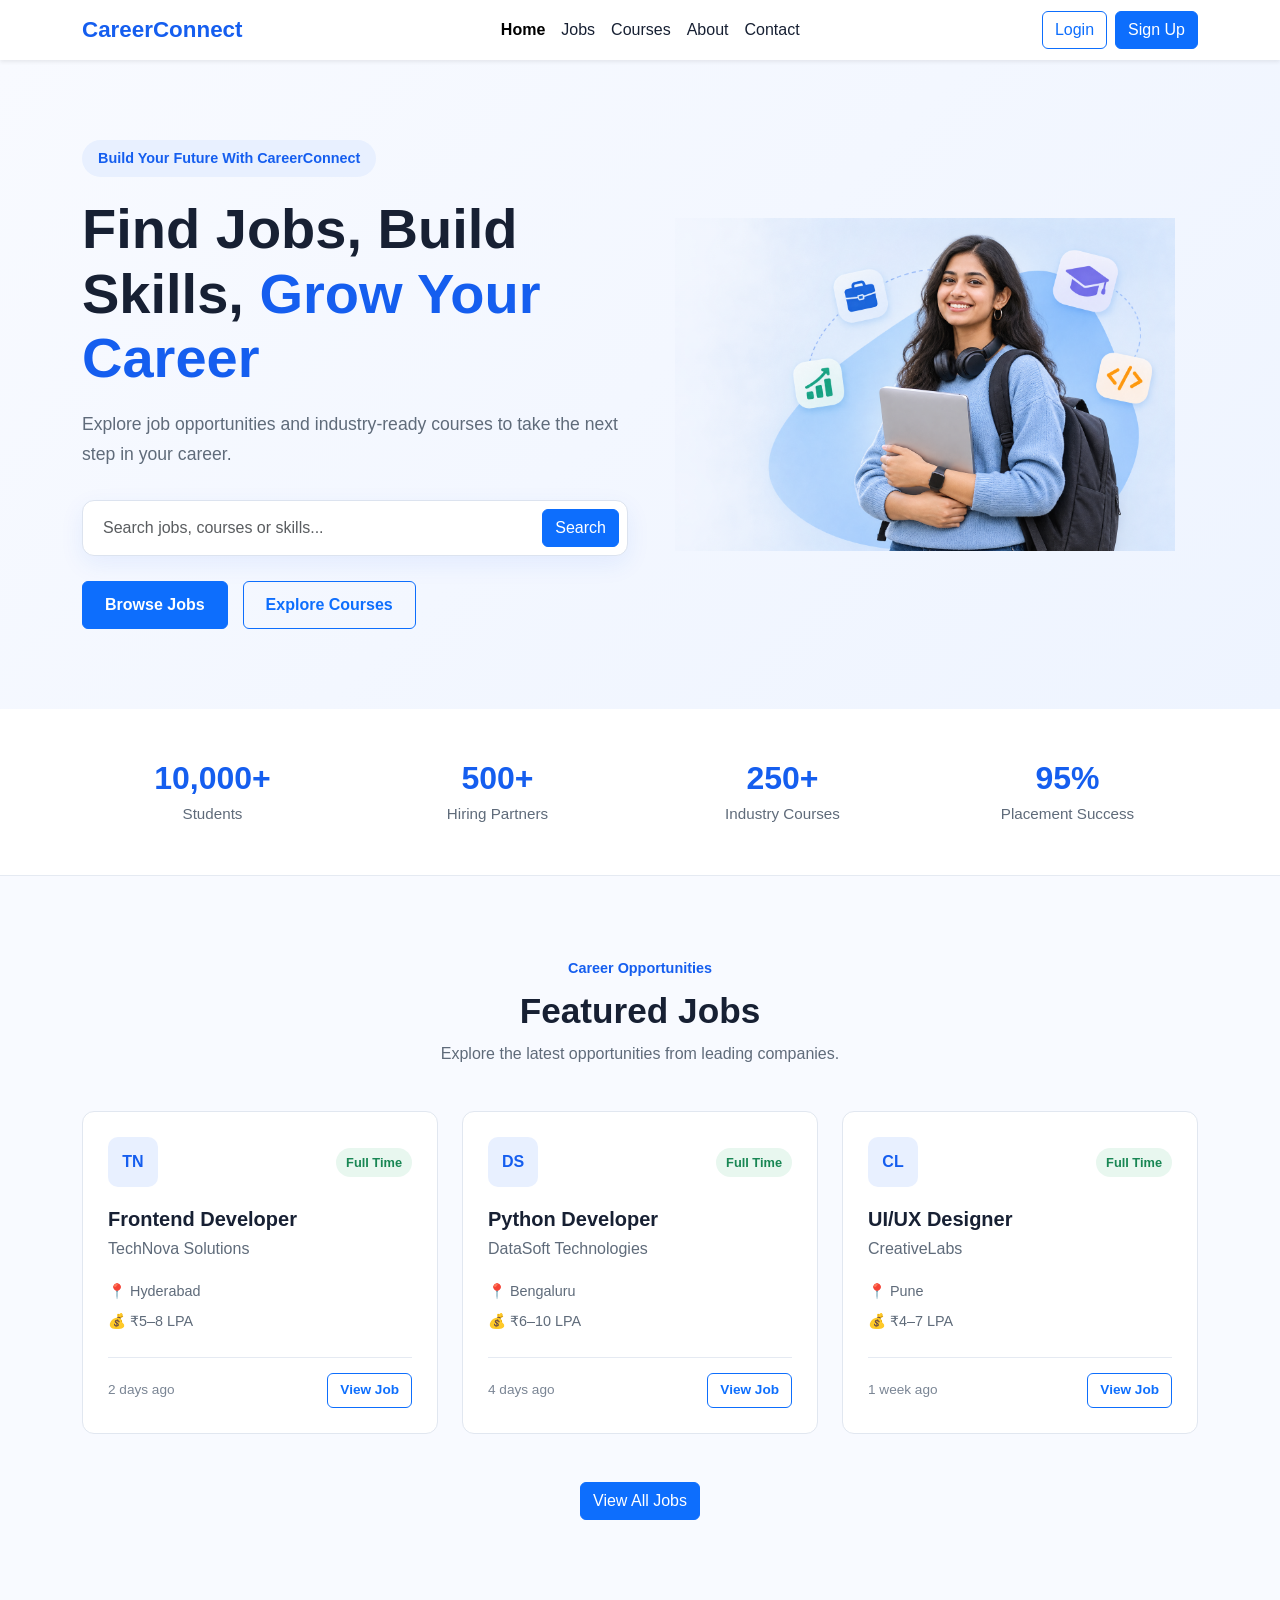
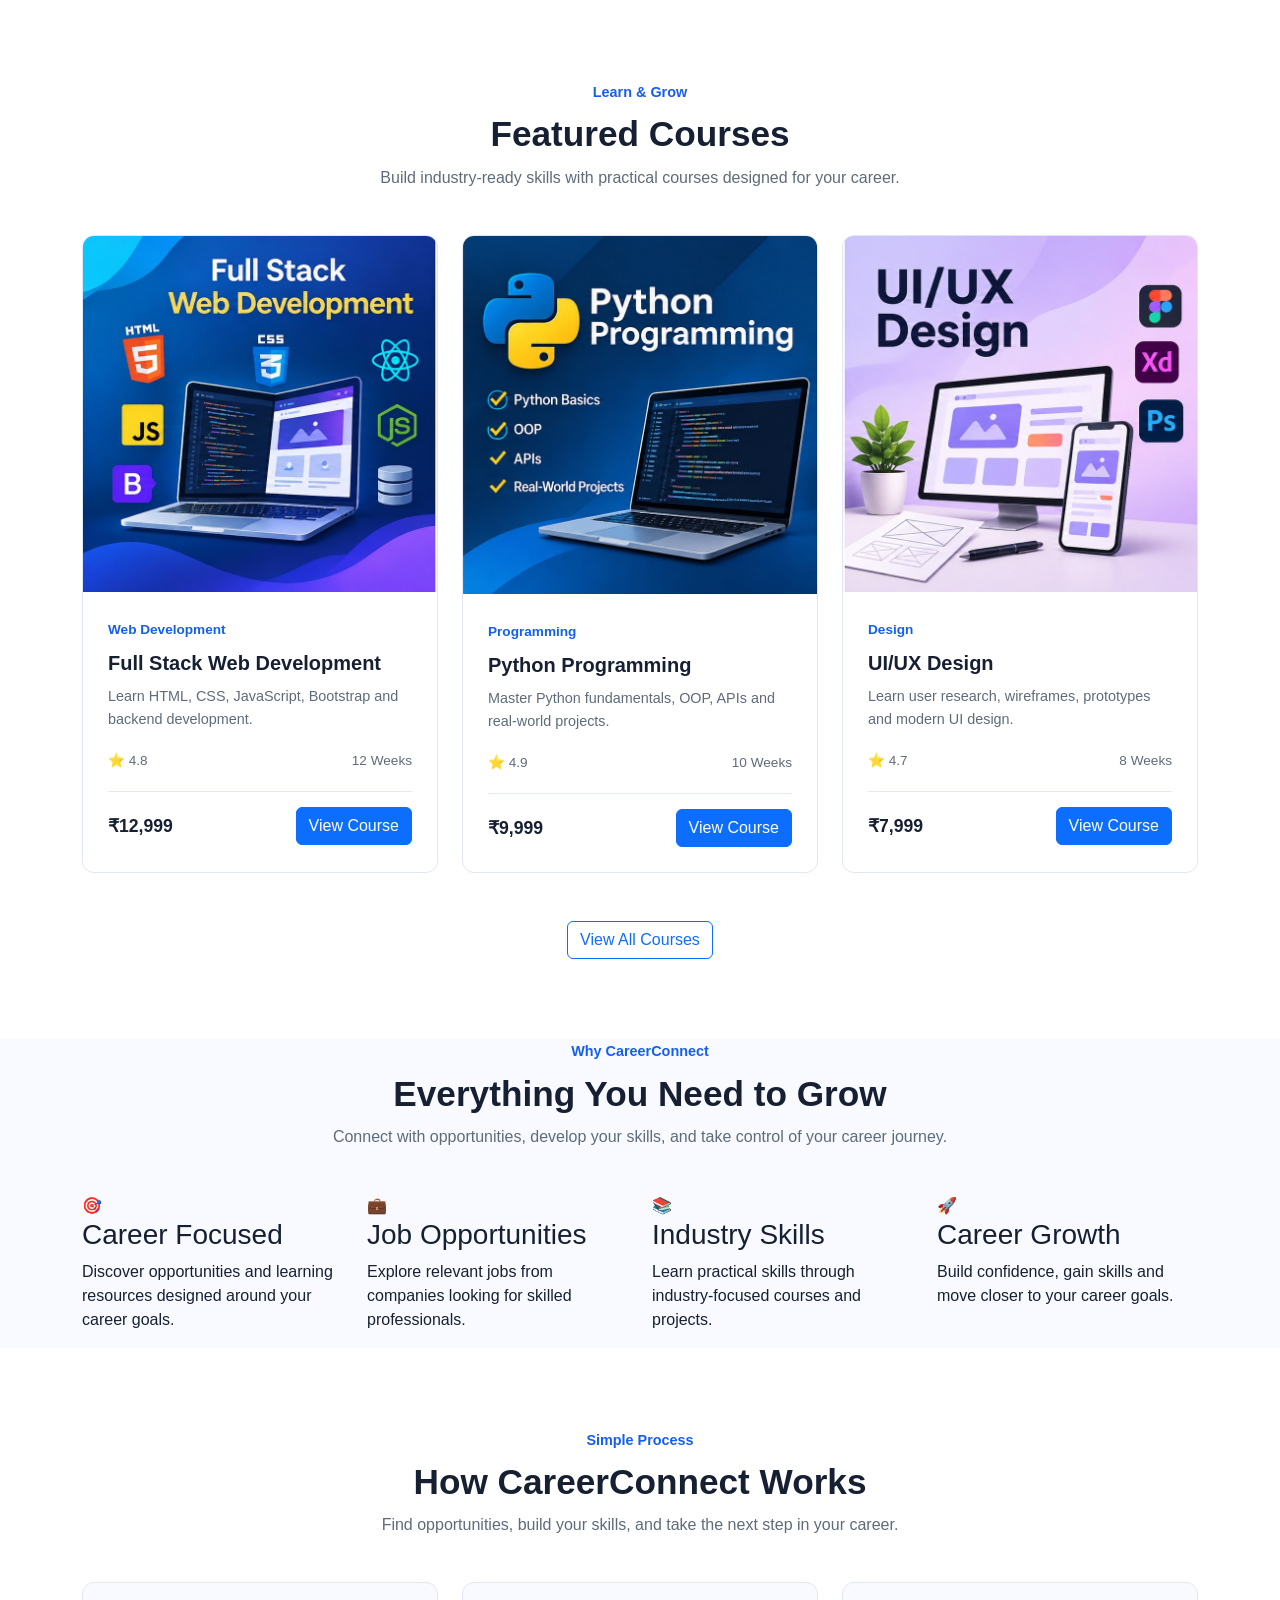
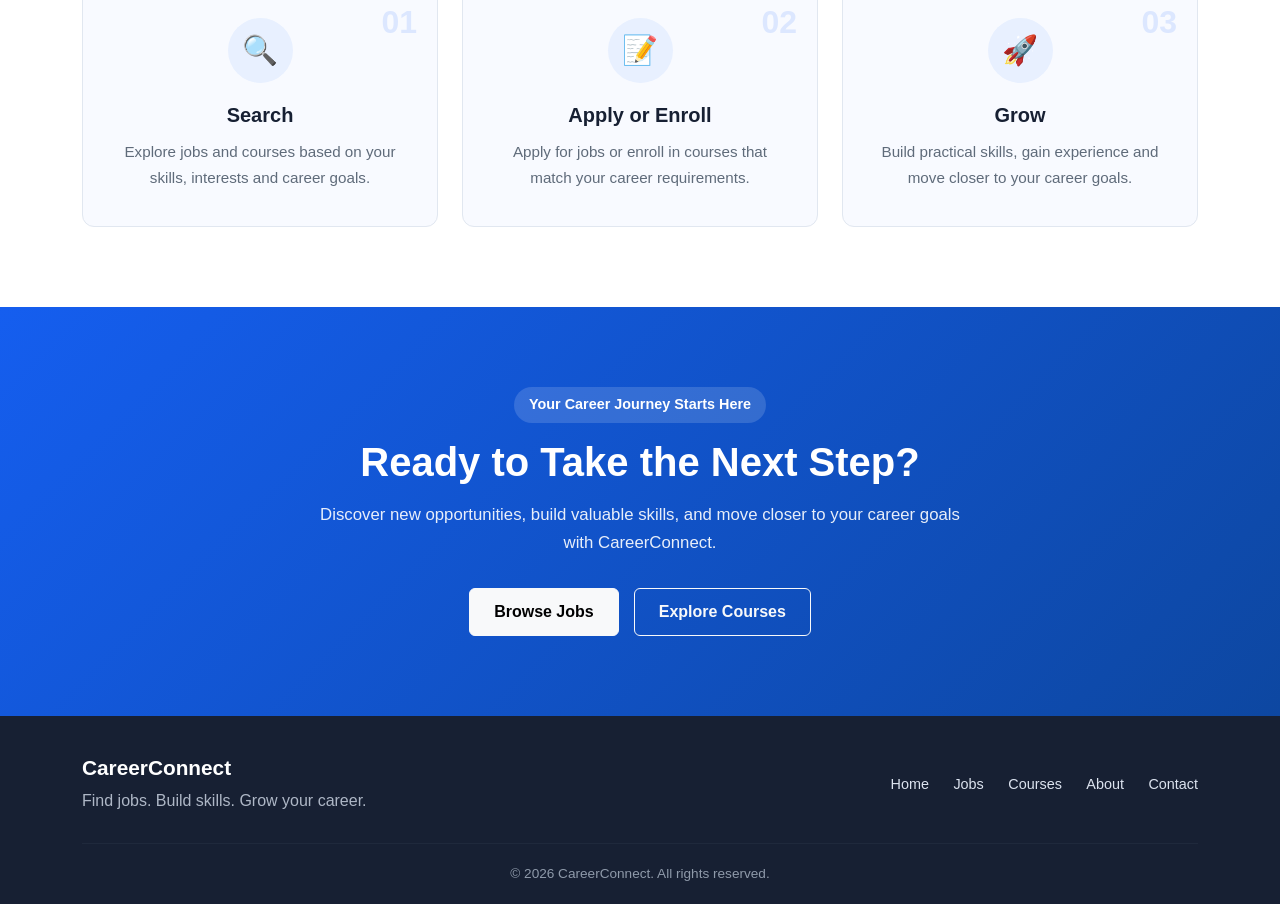
==== index.html @ ea47bbfc "Commit1-EntirePro" ====
<!DOCTYPE html>
<html lang="en">
<head>
    <meta charset="UTF-8">
    <meta name="viewport" content="width=device-width, initial-scale=1.0">
    <title>CareerConnect</title>
    <!-- Bootstrap CSS -->
    <link
        href="https://cdn.jsdelivr.net/npm/bootstrap@5.3.8/dist/css/bootstrap.min.css"
        rel="stylesheet"
    >

    <!-- Our Custom CSS -->
    <link rel="stylesheet" href="css/style.css">
</head>
<body>

    <!-- Navbar starts here -->
    <nav class="navbar navbar-expand-lg bg-white shadow-sm">

    <div class="container">

        <!-- Brand -->
        <a class="navbar-brand fw-bold" href="index.html">
            CareerConnect
        </a>

        <!-- Mobile Toggle -->
        <button
            class="navbar-toggler"
            type="button"
            data-bs-toggle="collapse"
            data-bs-target="#mainNavbar"
            aria-controls="mainNavbar"
            aria-expanded="false"
            aria-label="Toggle navigation"
        >
            <span class="navbar-toggler-icon"></span>
        </button>

        <!-- Navigation -->
        <div class="collapse navbar-collapse" id="mainNavbar">

            <ul class="navbar-nav mx-auto mb-2 mb-lg-0">

                <li class="nav-item">
                    <a class="nav-link active" href="index.html">
                        Home
                    </a>
                </li>

                <li class="nav-item">
                    <a class="nav-link" href="pages/jobs.html">
                        Jobs
                    </a>
                </li>

                <li class="nav-item">
                    <a class="nav-link" href="pages/courses.html">
                        Courses
                    </a>
                </li>

                <li class="nav-item">
                    <a class="nav-link" href="pages/about.html">
                        About
                    </a>
                </li>

                <li class="nav-item">
                    <a class="nav-link" href="pages/contact.html">
                        Contact
                    </a>
                </li>

            </ul>

            <!-- Authentication Buttons -->
            <div class="d-flex gap-2">

                <a href="pages/login.html" class="btn btn-outline-primary">
                    Login
                </a>

                <a href="pages/signup.html" class="btn btn-primary">
                    Sign Up
                </a>

            </div>

        </div>

    </div>

</nav>




<!-- Hero Section begins -->

<section class="hero-section">

    <div class="container">

        <div class="row align-items-center">

            <!-- Hero Content -->
            <div class="col-lg-6">

                <span class="hero-badge">
                    Build Your Future With CareerConnect
                </span>

                <h1 class="hero-title">
                    Find Jobs, Build Skills,
                    <span>Grow Your Career</span>
                </h1>

                <p class="hero-text">
                    Explore job opportunities and industry-ready
                    courses to take the next step in your career.
                </p>


                <!-- Search -->
                <form class="hero-search">

                    <input
                        type="search"
                        class="form-control"
                        placeholder="Search jobs, courses or skills..."
                    >

                    <button type="submit" class="btn btn-primary">
                        Search
                    </button>

                </form>


                <!-- CTA Buttons -->
                <div class="hero-buttons">

                    <a href="pages/jobs.html"
                       class="btn btn-primary">
                        Browse Jobs
                    </a>

                    <a href="pages/courses.html"
                       class="btn btn-outline-primary">
                        Explore Courses
                    </a>

                </div>

            </div>


            <!-- Hero Image -->
            <div class="col-lg-6">

                <div class="hero-image-wrapper">

                    <img
                        src="/assets/Images/hero-student.png"
                        alt="Student exploring career opportunities"
                        class="hero-image"
                    >

                </div>

            </div>

        </div>

    </div>

</section>

<!-- Statistics Section -->

<section class="stats-section">

    <div class="container">

        <div class="row text-center">

            <div class="col-md-3">
                <div class="stat-item">
                    <h2>10,000+</h2>
                    <p>Students</p>
                </div>
            </div>

            <div class="col-md-3">
                <div class="stat-item">
                    <h2>500+</h2>
                    <p>Hiring Partners</p>
                </div>
            </div>

            <div class="col-md-3">
                <div class="stat-item">
                    <h2>250+</h2>
                    <p>Industry Courses</p>
                </div>
            </div>

            <div class="col-md-3">
                <div class="stat-item">
                    <h2>95%</h2>
                    <p>Placement Success</p>
                </div>
            </div>

        </div>

    </div>

</section>

<!-- Featured Jobs Section -->

<section class="featured-jobs">

    <div class="container">

        <!-- Section Heading -->
        <div class="section-heading text-center">

            <span class="section-badge">
                Career Opportunities
            </span>

            <h2>
                Featured Jobs
            </h2>

            <p>
                Explore the latest opportunities from
                leading companies.
            </p>

        </div>


        <!-- Job Cards -->

        <div class="row g-4">

            <!-- Job 1 -->
            <div class="col-lg-4 col-md-6">

                <div class="job-card">

                    <div class="job-card-header">

                        <div class="company-logo">
                            TN
                        </div>

                        <span class="job-type">
                            Full Time
                        </span>

                    </div>

                    <h3>Frontend Developer</h3>

                    <p class="company-name">
                        TechNova Solutions
                    </p>

                    <div class="job-info">

                        <span>📍 Hyderabad</span>

                        <span>💰 ₹5–8 LPA</span>

                    </div>

                    <div class="job-card-footer">

                        <span>2 days ago</span>

                        <a href="pages/job-details.html"
                           class="btn btn-outline-primary">
                            View Job
                        </a>

                    </div>

                </div>

            </div>


            <!-- Job 2 -->
            <div class="col-lg-4 col-md-6">

                <div class="job-card">

                    <div class="job-card-header">

                        <div class="company-logo">
                            DS
                        </div>

                        <span class="job-type">
                            Full Time
                        </span>

                    </div>

                    <h3>Python Developer</h3>

                    <p class="company-name">
                        DataSoft Technologies
                    </p>

                    <div class="job-info">

                        <span>📍 Bengaluru</span>

                        <span>💰 ₹6–10 LPA</span>

                    </div>

                    <div class="job-card-footer">

                        <span>4 days ago</span>

                        <a href="pages/job-details.html"
                           class="btn btn-outline-primary">
                            View Job
                        </a>

                    </div>

                </div>

            </div>


            <!-- Job 3 -->
            <div class="col-lg-4 col-md-6">

                <div class="job-card">

                    <div class="job-card-header">

                        <div class="company-logo">
                            CL
                        </div>

                        <span class="job-type">
                            Full Time
                        </span>

                    </div>

                    <h3>UI/UX Designer</h3>

                    <p class="company-name">
                        CreativeLabs
                    </p>

                    <div class="job-info">

                        <span>📍 Pune</span>

                        <span>💰 ₹4–7 LPA</span>

                    </div>

                    <div class="job-card-footer">

                        <span>1 week ago</span>

                        <a href="pages/job-details.html"
                           class="btn btn-outline-primary">
                            View Job
                        </a>

                    </div>

                </div>

            </div>

        </div>


        <!-- View All Jobs -->

        <div class="text-center mt-5">

            <a href="pages/jobs.html"
               class="btn btn-primary">
                View All Jobs
            </a>

        </div>

    </div>

</section>

<!-- Featured Courses Section -->

<section class="featured-courses">

    <div class="container">

        <!-- Section Heading -->
        <div class="section-heading text-center">

            <span class="section-badge">
                Learn & Grow
            </span>

            <h2>
                Featured Courses
            </h2>

            <p>
                Build industry-ready skills with practical
                courses designed for your career.
            </p>

        </div>


        <!-- Course Cards -->

        <div class="row g-4">

            <!-- Course 1 -->
            <div class="col-lg-4 col-md-6">

                <div class="course-card">

                    <img
                        src="/assets/Images/fullstack-course.jpeg"
                        alt="Full Stack Web Development course"
                        class="course-image"
                    >

                    <div class="course-content">

                        <span class="course-category">
                            Web Development
                        </span>

                        <h3>
                            Full Stack Web Development
                        </h3>

                        <p>
                            Learn HTML, CSS, JavaScript,
                            Bootstrap and backend development.
                        </p>

                        <div class="course-meta">

                            <span>⭐ 4.8</span>

                            <span>12 Weeks</span>

                        </div>

                        <div class="course-footer">

                            <strong>
                                ₹12,999
                            </strong>

                            <a
                                href="pages/course-details.html"
                                class="btn btn-primary"
                            >
                                View Course
                            </a>

                        </div>

                    </div>

                </div>

            </div>


            <!-- Course 2 -->
            <div class="col-lg-4 col-md-6">

                <div class="course-card">

                    <img
                        src="/assets/Images/python-course.jpg"
                        alt="Python Programming course"
                        class="course-image"
                    >

                    <div class="course-content">

                        <span class="course-category">
                            Programming
                        </span>

                        <h3>
                            Python Programming
                        </h3>

                        <p>
                            Master Python fundamentals,
                            OOP, APIs and real-world projects.
                        </p>

                        <div class="course-meta">

                            <span>⭐ 4.9</span>

                            <span>10 Weeks</span>

                        </div>

                        <div class="course-footer">

                            <strong>
                                ₹9,999
                            </strong>

                            <a
                                href="pages/course-details.html"
                                class="btn btn-primary"
                            >
                                View Course
                            </a>

                        </div>

                    </div>

                </div>

            </div>


            <!-- Course 3 -->
            <div class="col-lg-4 col-md-6">

                <div class="course-card">

                    <img
                        src="/assets/Images/uiux.jpeg"
                        alt="UI UX Design course"
                        class="course-image"
                    >

                    <div class="course-content">

                        <span class="course-category">
                            Design
                        </span>

                        <h3>
                            UI/UX Design
                        </h3>

                        <p>
                            Learn user research, wireframes,
                            prototypes and modern UI design.
                        </p>

                        <div class="course-meta">

                            <span>⭐ 4.7</span>

                            <span>8 Weeks</span>

                        </div>

                        <div class="course-footer">

                            <strong>
                                ₹7,999
                            </strong>

                            <a
                                href="pages/course-details.html"
                                class="btn btn-primary"
                            >
                                View Course
                            </a>

                        </div>

                    </div>

                </div>

            </div>

        </div>


        <!-- View All Courses -->

        <div class="text-center mt-5">

            <a
                href="pages/courses.html"
                class="btn btn-outline-primary"
            >
                View All Courses
            </a>

        </div>

    </div>

</section>

<!-- Why Choose CareerConnect Section -->

<section class="why-choose-section">

    <div class="container">

        <!-- Section Heading -->
        <div class="section-heading text-center">

            <span class="section-badge">
                Why CareerConnect
            </span>

            <h2>
                Everything You Need to Grow
            </h2>

            <p>
                Connect with opportunities, develop your skills,
                and take control of your career journey.
            </p>

        </div>


        <!-- Benefits -->

        <div class="row g-4">

            <!-- Benefit 1 -->
            <div class="col-lg-3 col-md-6">

                <div class="benefit-card">

                    <div class="benefit-icon">
                        🎯
                    </div>

                    <h3>
                        Career Focused
                    </h3>

                    <p>
                        Discover opportunities and learning
                        resources designed around your career goals.
                    </p>

                </div>

            </div>


            <!-- Benefit 2 -->
            <div class="col-lg-3 col-md-6">

                <div class="benefit-card">

                    <div class="benefit-icon">
                        💼
                    </div>

                    <h3>
                        Job Opportunities
                    </h3>

                    <p>
                        Explore relevant jobs from companies
                        looking for skilled professionals.
                    </p>

                </div>

            </div>


            <!-- Benefit 3 -->
            <div class="col-lg-3 col-md-6">

                <div class="benefit-card">

                    <div class="benefit-icon">
                        📚
                    </div>

                    <h3>
                        Industry Skills
                    </h3>

                    <p>
                        Learn practical skills through
                        industry-focused courses and projects.
                    </p>

                </div>

            </div>


            <!-- Benefit 4 -->
            <div class="col-lg-3 col-md-6">

                <div class="benefit-card">

                    <div class="benefit-icon">
                        🚀
                    </div>

                    <h3>
                        Career Growth
                    </h3>

                    <p>
                        Build confidence, gain skills and move
                        closer to your career goals.
                    </p>

                </div>

            </div>

        </div>

    </div>

</section>
<!-- How CareerConnect Works -->

<section class="how-it-works">

    <div class="container">

        <!-- Section Heading -->
        <div class="section-heading text-center">

            <span class="section-badge">
                Simple Process
            </span>

            <h2>
                How CareerConnect Works
            </h2>

            <p>
                Find opportunities, build your skills,
                and take the next step in your career.
            </p>

        </div>


        <!-- Steps -->

        <div class="row g-4">

            <!-- Step 1 -->
            <div class="col-lg-4">

                <div class="step-card">

                    <div class="step-number">
                        01
                    </div>

                    <div class="step-icon">
                        🔍
                    </div>

                    <h3>
                        Search
                    </h3>

                    <p>
                        Explore jobs and courses based on
                        your skills, interests and career goals.
                    </p>

                </div>

            </div>


            <!-- Step 2 -->
            <div class="col-lg-4">

                <div class="step-card">

                    <div class="step-number">
                        02
                    </div>

                    <div class="step-icon">
                        📝
                    </div>

                    <h3>
                        Apply or Enroll
                    </h3>

                    <p>
                        Apply for jobs or enroll in courses
                        that match your career requirements.
                    </p>

                </div>

            </div>


            <!-- Step 3 -->
            <div class="col-lg-4">

                <div class="step-card">

                    <div class="step-number">
                        03
                    </div>

                    <div class="step-icon">
                        🚀
                    </div>

                    <h3>
                        Grow
                    </h3>

                    <p>
                        Build practical skills, gain experience
                        and move closer to your career goals.
                    </p>

                </div>

            </div>

        </div>

    </div>

</section>
<!-- Final CTA Section -->

<section class="cta-section">

    <div class="container">

        <div class="cta-content text-center">

            <span class="cta-badge">
                Your Career Journey Starts Here
            </span>

            <h2>
                Ready to Take the Next Step?
            </h2>

            <p>
                Discover new opportunities, build valuable skills,
                and move closer to your career goals with CareerConnect.
            </p>

            <div class="cta-buttons">

                <a
                    href="pages/jobs.html"
                    class="btn btn-light"
                >
                    Browse Jobs
                </a>

                <a
                    href="pages/courses.html"
                    class="btn btn-outline-light"
                >
                    Explore Courses
                </a>

            </div>

        </div>

    </div>

</section>

<!-- Footer -->

<footer class="footer">

    <div class="container">

        <div class="row align-items-center">

            <!-- Brand -->
            <div class="col-md-6">

                <h5>CareerConnect</h5>

                <p>
                    Find jobs. Build skills. Grow your career.
                </p>

            </div>


            <!-- Links -->
            <div class="col-md-6 text-md-end">

                <a href="index.html">Home</a>

                <a href="pages/jobs.html">Jobs</a>

                <a href="pages/courses.html">Courses</a>

                <a href="pages/about.html">About</a>

                <a href="pages/contact.html">Contact</a>

            </div>

        </div>


        <hr>


        <div class="text-center">

            <p class="copyright">
                © 2026 CareerConnect. All rights reserved.
            </p>

        </div>

    </div>

</footer>
    
  <script src="https://cdn.jsdelivr.net/npm/bootstrap@5.3.8/dist/js/bootstrap.bundle.min.js"></script>  
</body>
</html>
---- css/style.css ----
/* Global Styling-universal */
body {
    font-family: Arial, sans-serif;
    color: #172033;
    background-color: #f8faff;
}

.navbar-brand {
    color: #155eef;
    font-size: 1.4rem;
}
.navbar-brand:hover {
    color: #0d47a1;
}
.nav-link {
    color: #172033;
    font-weight: 500;
}

.nav-link:hover {
    color: #155eef;
}

.nav-link.active {
    color: #155eef;
    font-weight: 600;
}
.hero-section {
    padding: 80px 0;
    background: linear-gradient(
        135deg,
        #f8faff,
        #eef4ff
    );
}
.hero-badge {
    display: inline-block;
    padding: 8px 16px;
    margin-bottom: 20px;

    color: #155eef;
    background-color: #e8f0ff;

    border-radius: 50px;
    font-size: 0.9rem;
    font-weight: 600;
}
.hero-title {
    font-size: 3.5rem;
    line-height: 1.15;
    font-weight: 700;
    color: #172033;
}
.hero-title span {
    color: #155eef;
}
.hero-text {
    max-width: 550px;
    margin-top: 20px;
    margin-bottom: 30px;

    color: #5f6b7a;
    font-size: 1.1rem;
    line-height: 1.7;
}
.hero-search {
    display: flex;
    gap: 10px;

    max-width: 600px;
    padding: 8px;

    background-color: white;
    border: 1px solid #dce3ef;
    border-radius: 12px;

    box-shadow: 0 8px 25px rgba(21, 94, 239, 0.08);
}

.hero-search .form-control {
    border: none;
    box-shadow: none;
}

.hero-search .form-control:focus {
    border: none;
    box-shadow: none;
}

.hero-buttons {
    display: flex;
    gap: 15px;
    margin-top: 25px;
}

.hero-buttons .btn {
    padding: 11px 22px;
    font-weight: 600;
}

.hero-image-wrapper {
    text-align: center;
}
.hero-image {
    width: 100%;
    max-width: 500px;
    height: auto;
}
/* ================================
   Statistics Section
================================ */

.stats-section {
    padding: 50px 0;
    background-color: white;
    border-bottom: 1px solid #e5eaf2;
}

.stat-item h2 {
    margin-bottom: 5px;

    color: #155eef;
    font-size: 2rem;
    font-weight: 700;
}

.stat-item p {
    margin: 0;

    color: #5f6b7a;
    font-size: 0.95rem;
}
/* ================================
   Featured Jobs Section
================================ */

.featured-jobs {
    padding: 80px 0;
    background-color: #f8faff;
}

.section-heading {
    margin-bottom: 45px;
}

.section-badge {
    display: inline-block;
    margin-bottom: 10px;

    color: #155eef;
    font-size: 0.9rem;
    font-weight: 600;
}

.section-heading h2 {
    margin-bottom: 10px;

    color: #172033;
    font-size: 2.2rem;
    font-weight: 700;
}

.section-heading p {
    color: #5f6b7a;
}


/* Job Card */

.job-card {
    height: 100%;
    padding: 25px;

    background-color: white;
    border: 1px solid #e1e7f0;
    border-radius: 12px;

    transition: 0.3s;
}

.job-card:hover {
    transform: translateY(-5px);
    box-shadow: 0 10px 30px rgba(21, 94, 239, 0.1);
}


/* Card Header */

.job-card-header {
    display: flex;
    justify-content: space-between;
    align-items: center;

    margin-bottom: 20px;
}

.company-logo {
    width: 50px;
    height: 50px;

    display: flex;
    justify-content: center;
    align-items: center;

    color: #155eef;
    background-color: #e8f0ff;

    border-radius: 10px;

    font-weight: 700;
}


/* Job Content */

.job-card h3 {
    margin-bottom: 6px;

    color: #172033;
    font-size: 1.25rem;
    font-weight: 700;
}

.company-name {
    margin-bottom: 20px;

    color: #5f6b7a;
}


/* Job Type */

.job-type {
    padding: 5px 10px;

    color: #198754;
    background-color: #e8f7ef;

    border-radius: 20px;

    font-size: 0.8rem;
    font-weight: 600;
}


/* Job Information */

.job-info {
    display: flex;
    flex-direction: column;
    gap: 8px;

    margin-bottom: 25px;

    color: #5f6b7a;
    font-size: 0.9rem;
}


/* Card Footer */

.job-card-footer {
    display: flex;
    justify-content: space-between;
    align-items: center;

    padding-top: 15px;

    border-top: 1px solid #e5eaf2;

    color: #7a8594;
    font-size: 0.85rem;
}

.job-card-footer .btn {
    font-size: 0.85rem;
    font-weight: 600;
}
/* ================================
   Featured Courses Section
================================ */

.featured-courses {
    padding: 80px 0;
    background-color: white;
}


/* Course Card */

.course-card {
    height: 100%;

    overflow: hidden;

    background-color: white;

    border: 1px solid #e1e7f0;
    border-radius: 12px;

    transition: 0.3s;
}

.course-card:hover {
    transform: translateY(-5px);

    box-shadow: 0 10px 30px rgba(21, 94, 239, 0.1);
}


/* Course Image */

.course-image {
    width: 100%;
    height: auto;
    /* display: block; */

    object-fit: cover;
}


/* Course Content */

.course-content {
    padding: 25px;
}

.course-category {
    color: #155eef;

    font-size: 0.85rem;
    font-weight: 600;
}

.course-content h3 {
    margin-top: 10px;
    margin-bottom: 10px;

    color: #172033;

    font-size: 1.25rem;
    font-weight: 700;
}

.course-content p {
    color: #5f6b7a;

    font-size: 0.9rem;
    line-height: 1.6;
}


/* Course Meta */

.course-meta {
    display: flex;
    justify-content: space-between;

    margin-top: 20px;
    margin-bottom: 20px;

    color: #5f6b7a;

    font-size: 0.85rem;
}


/* Course Footer */

.course-footer {
    display: flex;
    justify-content: space-between;
    align-items: center;

    padding-top: 15px;

    border-top: 1px solid #e5eaf2;
}

.course-footer strong {
    color: #172033;

    font-size: 1.1rem;
}
/* ================================
   How It Works Section
================================ */

.how-it-works {
    padding: 80px 0;
    background-color: white;
}


/* Step Card */

.step-card {
    position: relative;

    height: 100%;
    padding: 35px 30px;

    text-align: center;

    background-color: #f8faff;

    border: 1px solid #e1e7f0;
    border-radius: 12px;

    transition: 0.3s;
}

.step-card:hover {
    transform: translateY(-5px);

    box-shadow: 0 10px 30px rgba(21, 94, 239, 0.1);
}


/* Step Number */

.step-number {
    position: absolute;

    top: 15px;
    right: 20px;

    color: #dce7ff;

    font-size: 2rem;
    font-weight: 700;
}


/* Step Icon */

.step-icon {
    width: 65px;
    height: 65px;

    display: flex;
    justify-content: center;
    align-items: center;

    margin: 0 auto 20px;

    background-color: #e8f0ff;

    border-radius: 50%;

    font-size: 1.8rem;
}


/* Step Content */

.step-card h3 {
    margin-bottom: 12px;

    color: #172033;

    font-size: 1.25rem;
    font-weight: 700;
}

.step-card p {
    margin: 0;

    color: #5f6b7a;

    font-size: 0.95rem;
    line-height: 1.7;
}
/* ================================
   Final CTA Section
================================ */

.cta-section {
    padding: 80px 0;

    background: linear-gradient(
        135deg,
        #155eef,
        #0d47a1
    );
}

.cta-content {
    max-width: 750px;
    margin: 0 auto;
}

.cta-badge {
    display: inline-block;

    margin-bottom: 15px;
    padding: 7px 15px;

    color: white;
    background-color: rgba(255, 255, 255, 0.15);

    border-radius: 50px;

    font-size: 0.9rem;
    font-weight: 600;
}

.cta-content h2 {
    margin-bottom: 15px;

    color: white;

    font-size: 2.5rem;
    font-weight: 700;
}

.cta-content p {
    max-width: 650px;
    margin: 0 auto 30px;

    color: rgba(255, 255, 255, 0.9);

    font-size: 1.05rem;
    line-height: 1.7;
}

.cta-buttons {
    display: flex;
    justify-content: center;
    gap: 15px;
}

.cta-buttons .btn {
    padding: 11px 24px;

    font-weight: 600;
}
/* ================================
   Footer
================================ */

.footer {
    padding: 40px 0 20px;

    background-color: #172033;

    color: white;
}

.footer h5 {
    margin-bottom: 8px;

    color: white;

    font-size: 1.3rem;
    font-weight: 700;
}

.footer p {
    margin: 0;

    color: #aeb7c6;
}

.footer a {
    margin-left: 20px;

    color: #dce3ef;

    text-decoration: none;

    font-size: 0.9rem;
}

.footer a:hover {
    color: white;
}

.footer hr {
    margin: 30px 0 20px;

    border-color: #3a4558;
}

.footer .copyright {
    color: #8f9aaa;

    font-size: 0.85rem;
}
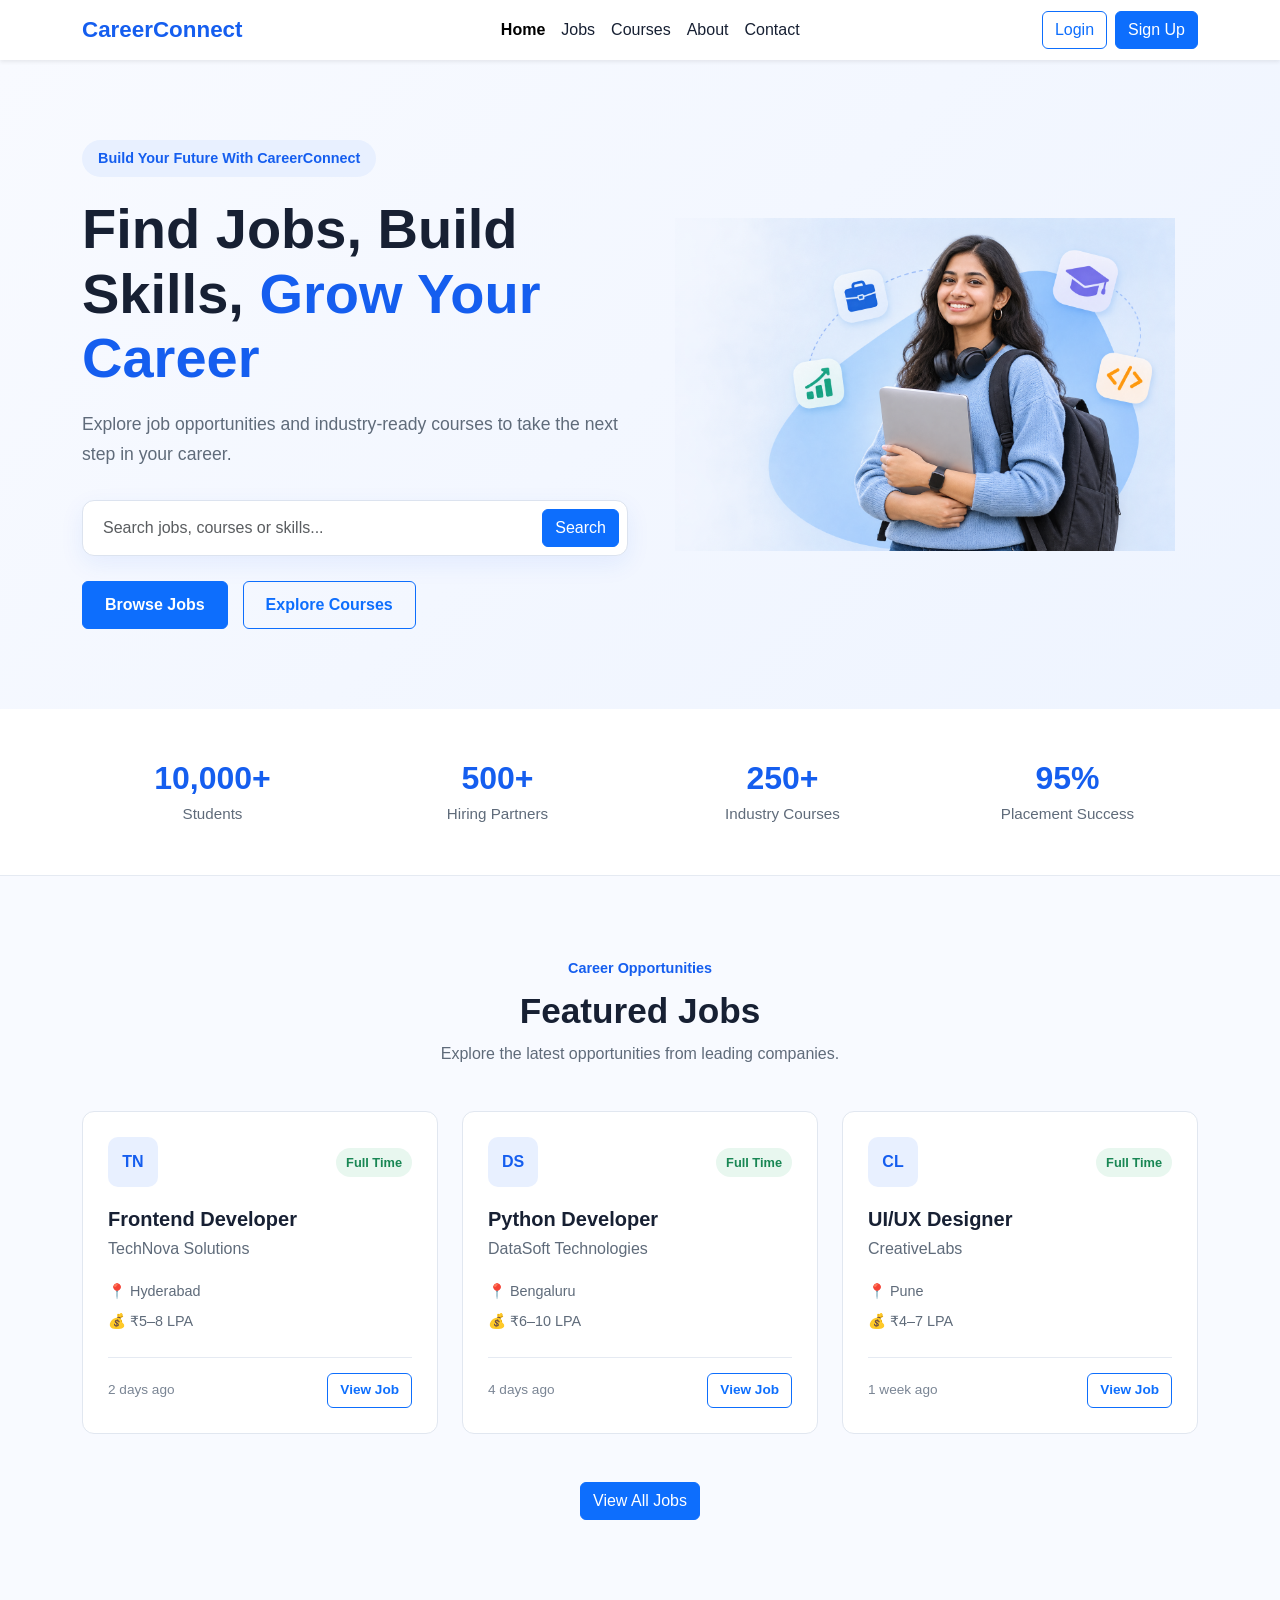
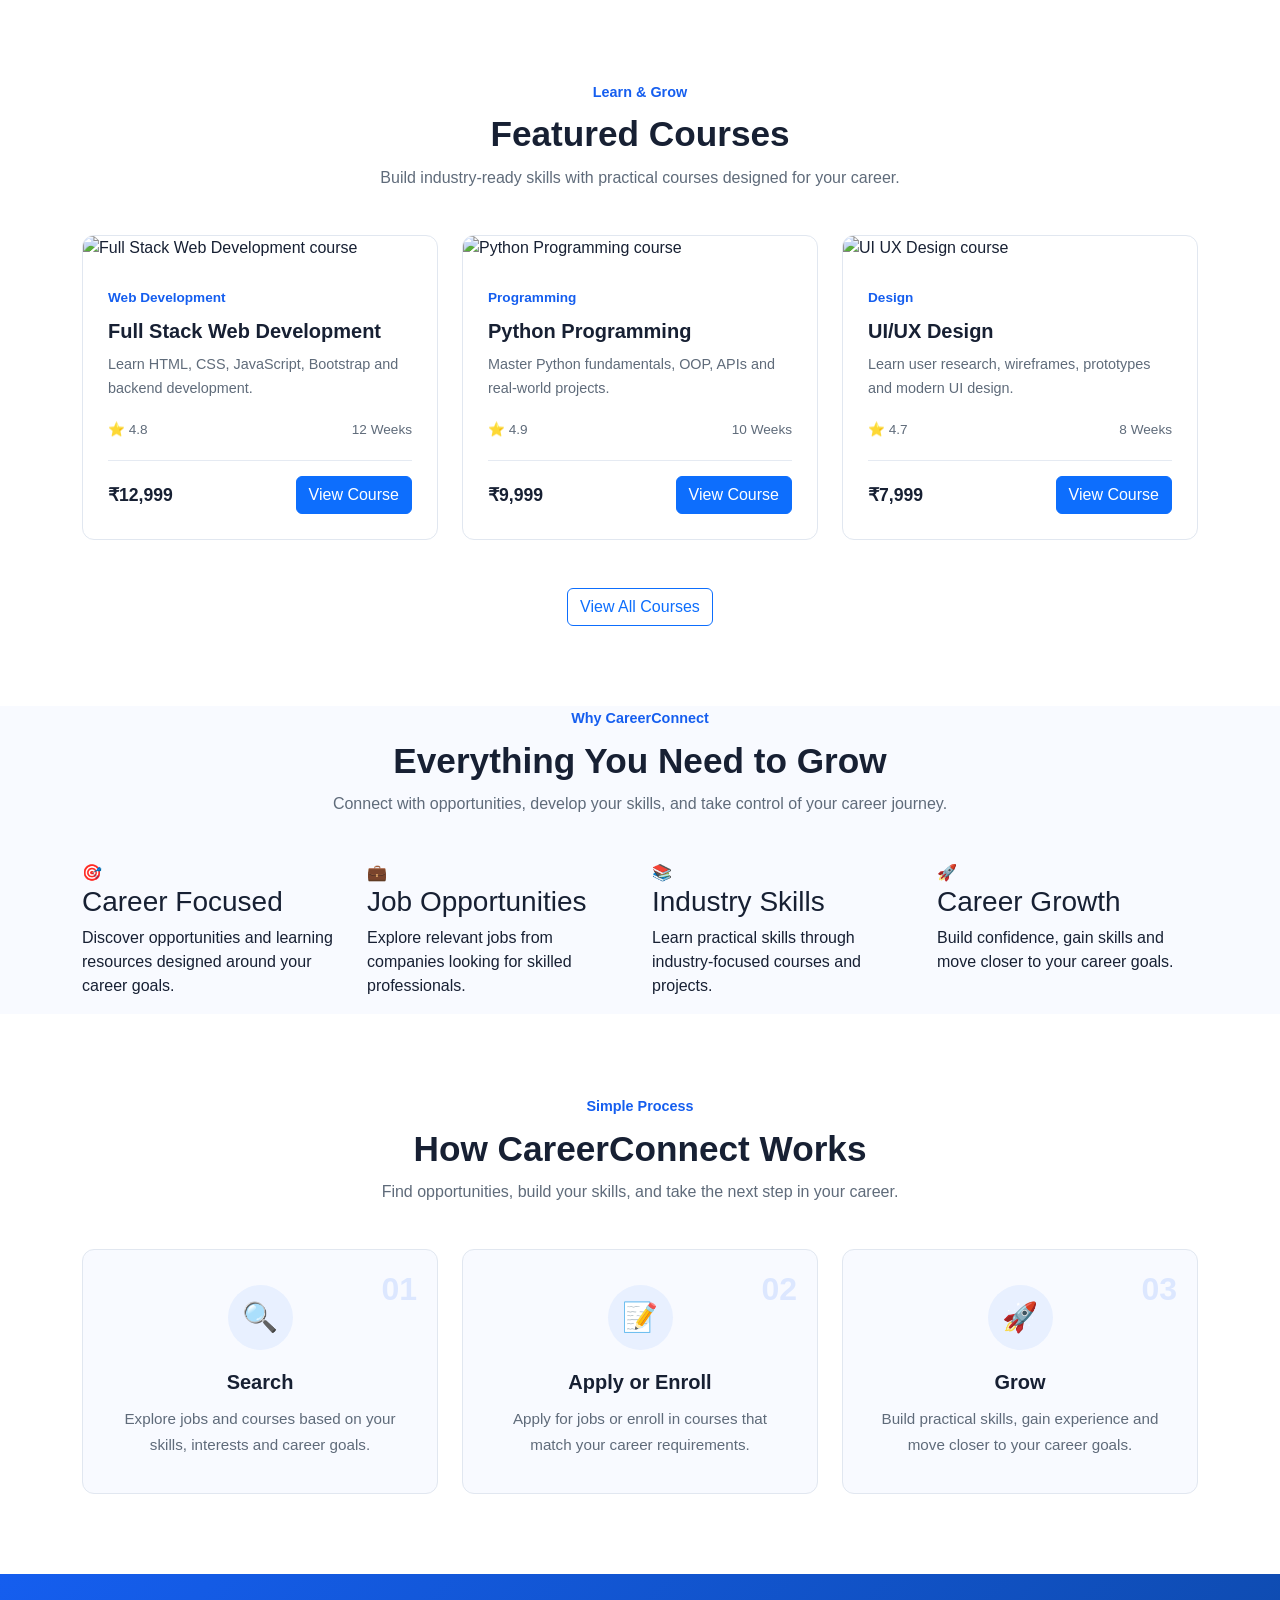
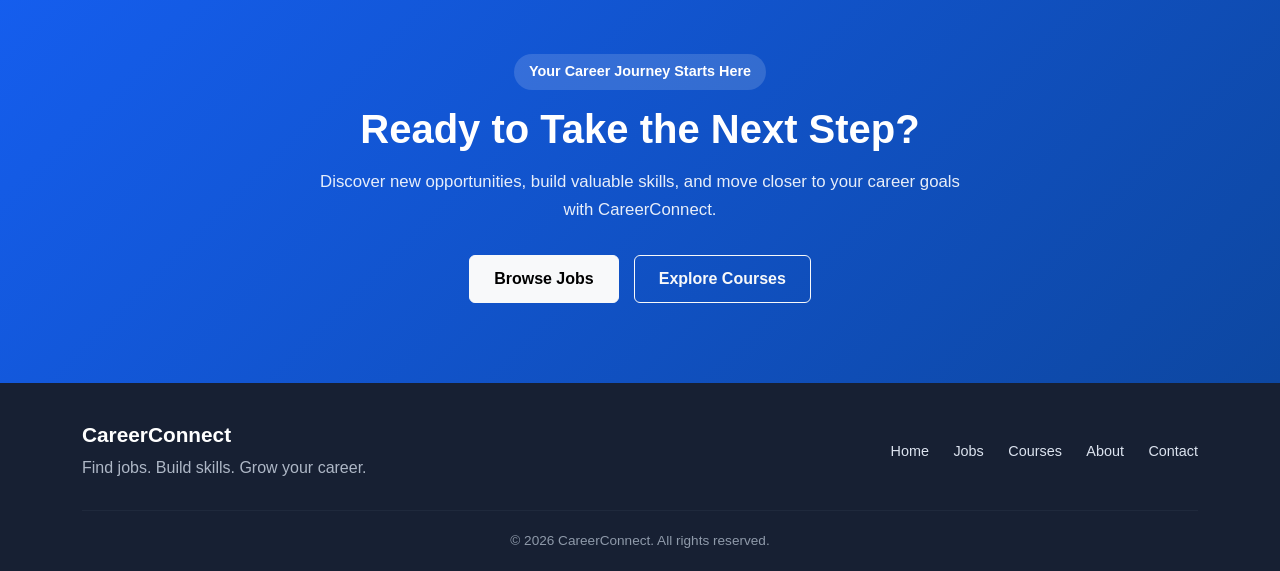
==== commit 1bf30441: ""updateimage"" ====
--- a/index.html
+++ b/index.html
@@ -442,7 +442,7 @@
                 <div class="course-card">
 
                     <img
-                        src="/assets/Images/fullstack-course.jpeg"
+                        src="../CareerConnect/assets/Images/fullstack-course.jpeg"
                         alt="Full Stack Web Development course"
                         class="course-image"
                     >
@@ -498,7 +498,7 @@
                 <div class="course-card">
 
                     <img
-                        src="/assets/Images/python-course.jpg"
+                        src="../CareerConnect/assets/Images/python-course.jpg"
                         alt="Python Programming course"
                         class="course-image"
                     >
@@ -554,7 +554,7 @@
                 <div class="course-card">
 
                     <img
-                        src="/assets/Images/uiux.jpeg"
+                        src="../CareerConnect/assets/Images/uiux.jpeg"
                         alt="UI UX Design course"
                         class="course-image"
                     >
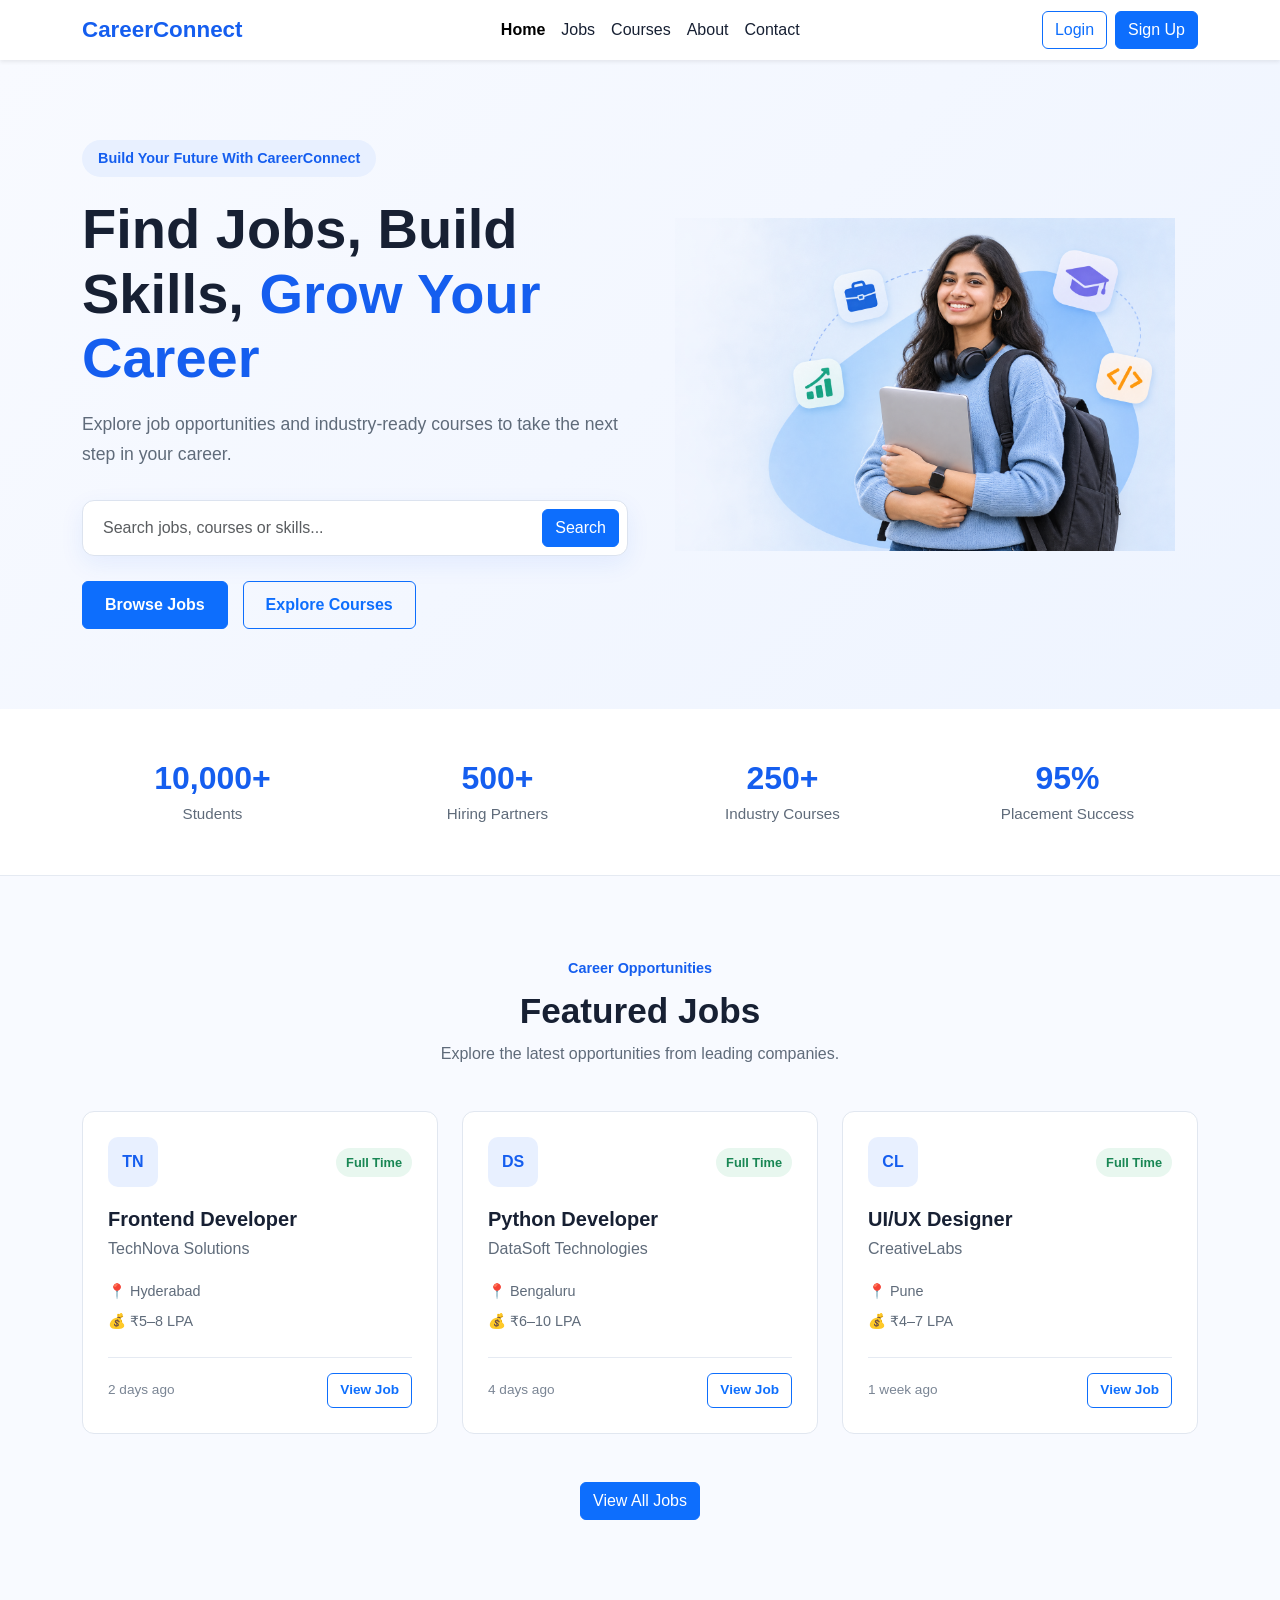
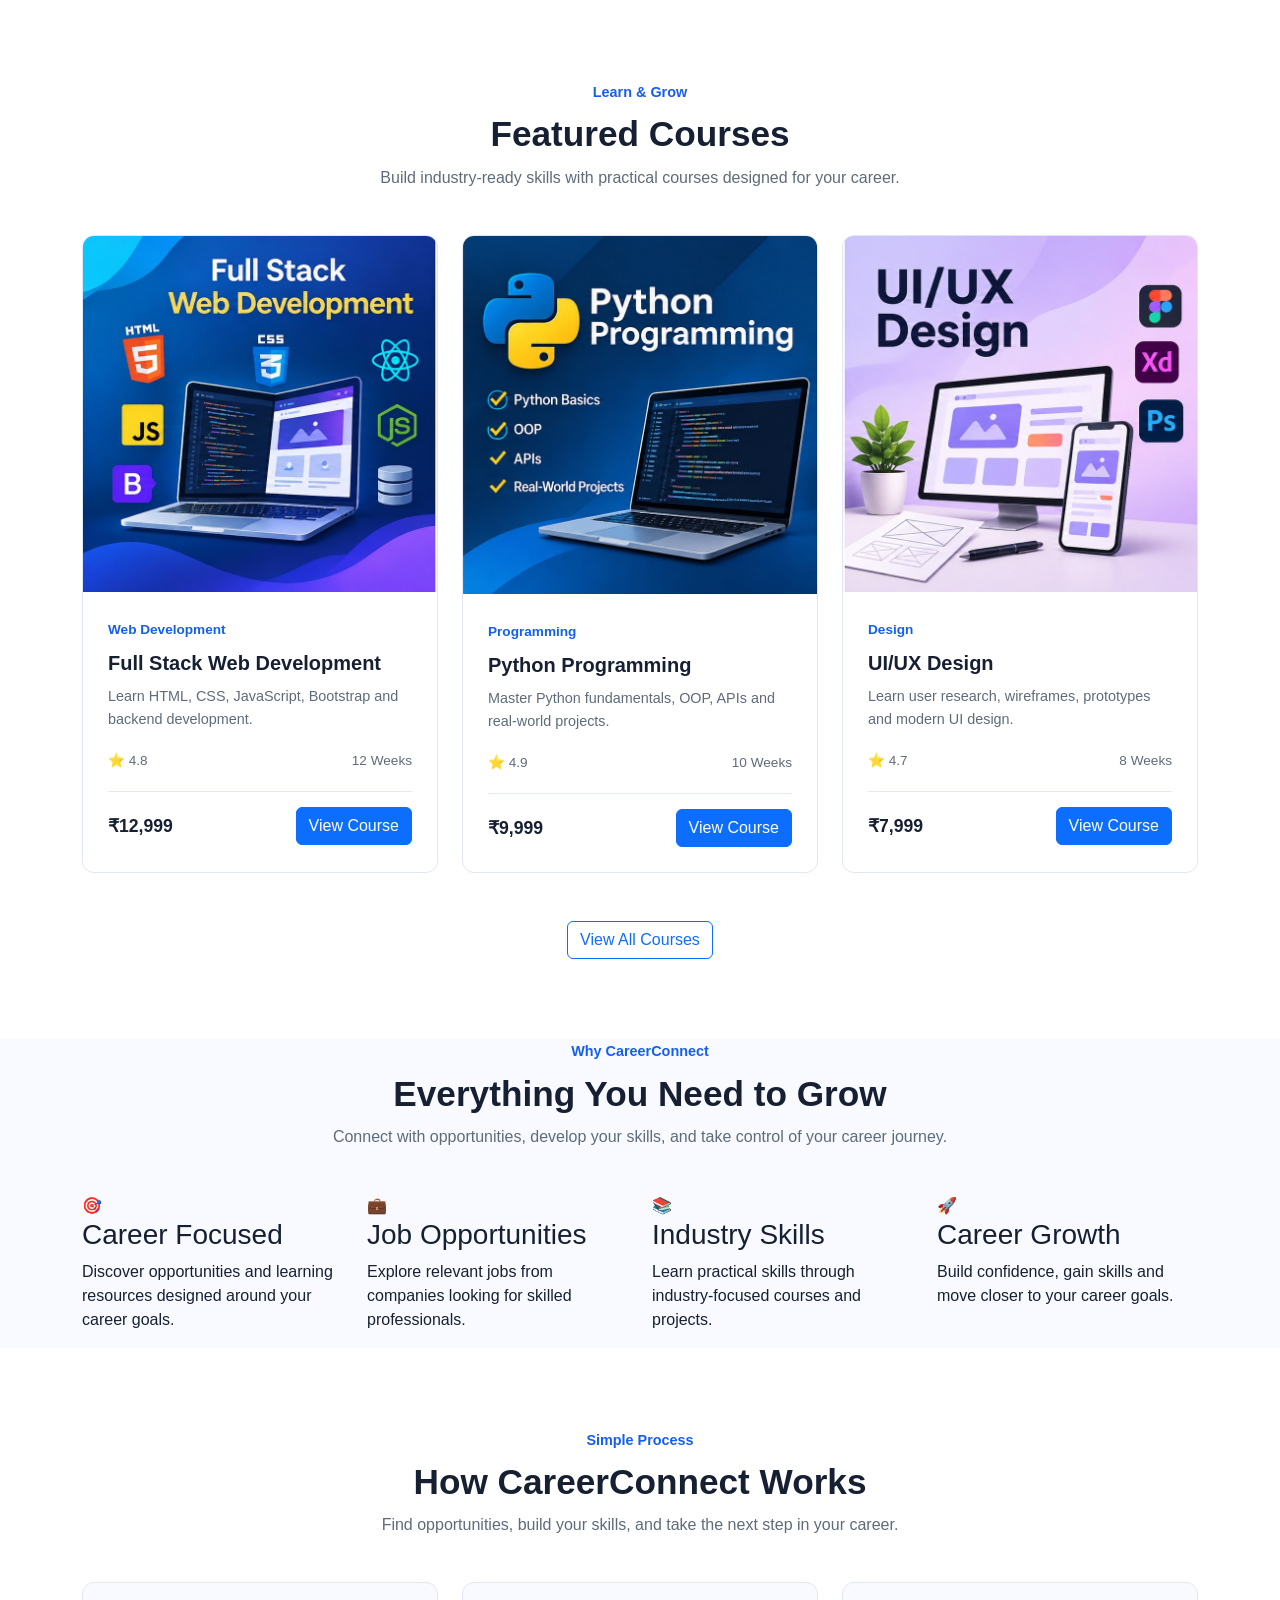
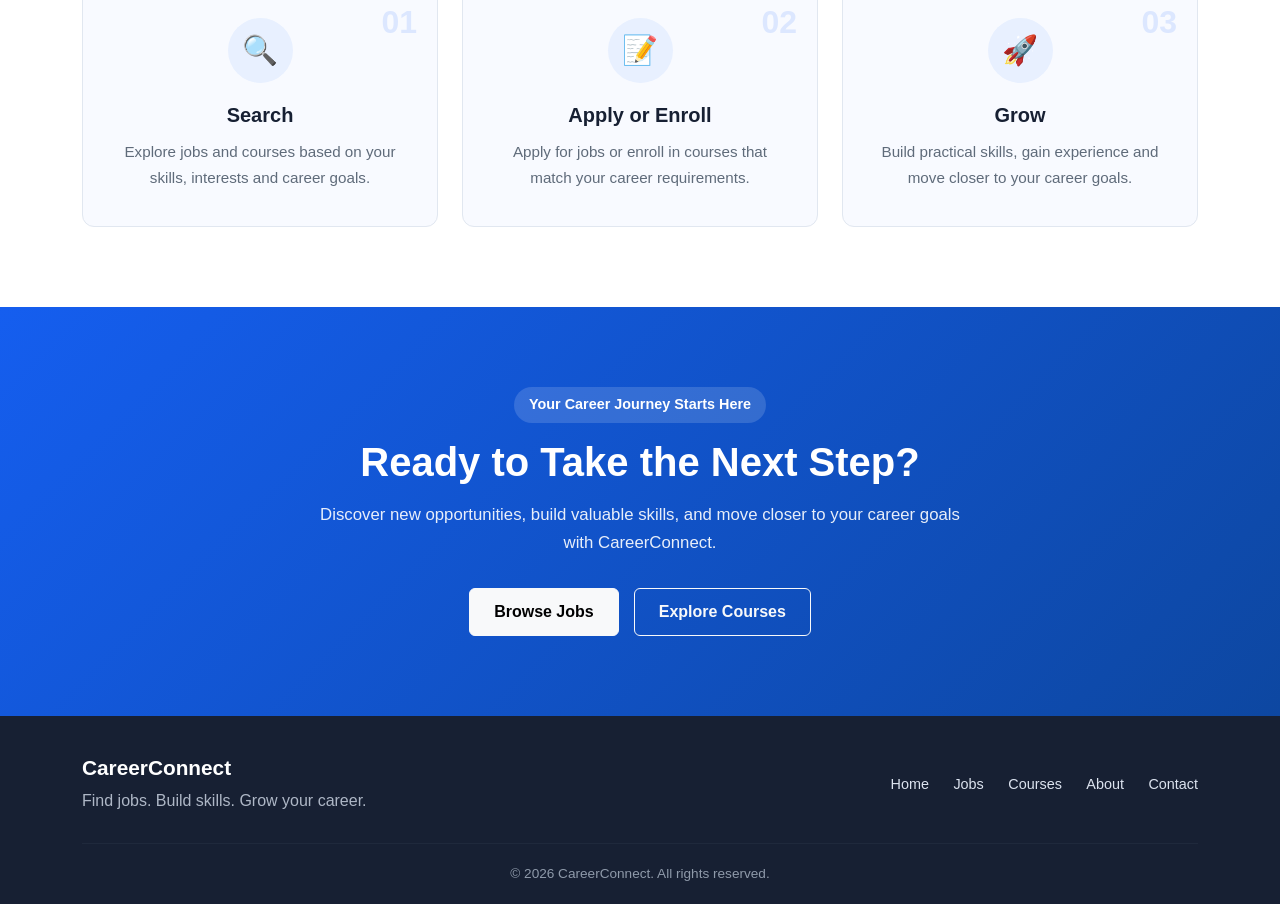
==== commit 3f92fed1: ""NewUpdate"" ====
--- a/index.html
+++ b/index.html
@@ -442,7 +442,7 @@
                 <div class="course-card">
 
                     <img
-                        src="../CareerConnect/assets/Images/fullstack-course.jpeg"
+                        src="/assets/Images/fullstack-course.jpeg"
                         alt="Full Stack Web Development course"
                         class="course-image"
                     >
@@ -498,7 +498,7 @@
                 <div class="course-card">
 
                     <img
-                        src="../CareerConnect/assets/Images/python-course.jpg"
+                        src="/assets/Images/python-course.jpg"
                         alt="Python Programming course"
                         class="course-image"
                     >
@@ -554,7 +554,7 @@
                 <div class="course-card">
 
                     <img
-                        src="../CareerConnect/assets/Images/uiux.jpeg"
+                        src="/assets/Images/uiux.jpeg"
                         alt="UI UX Design course"
                         class="course-image"
                     >
